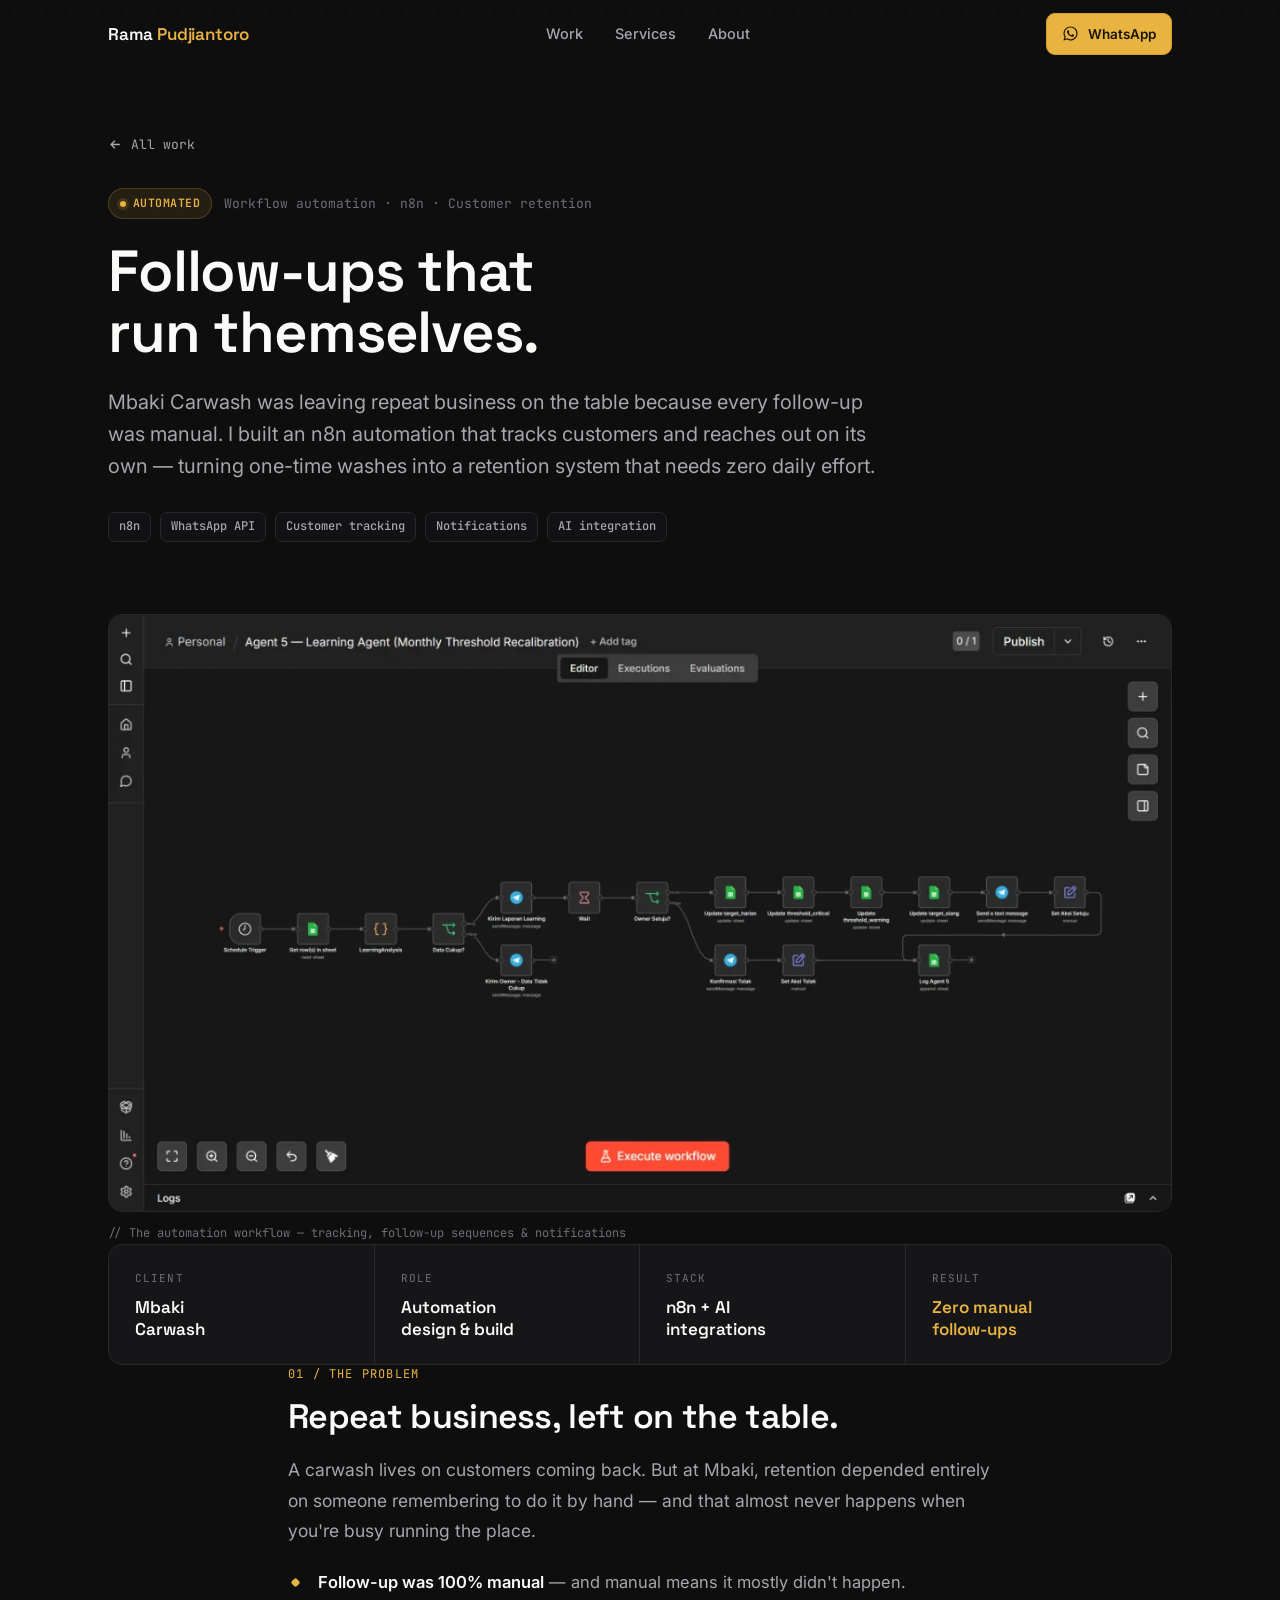
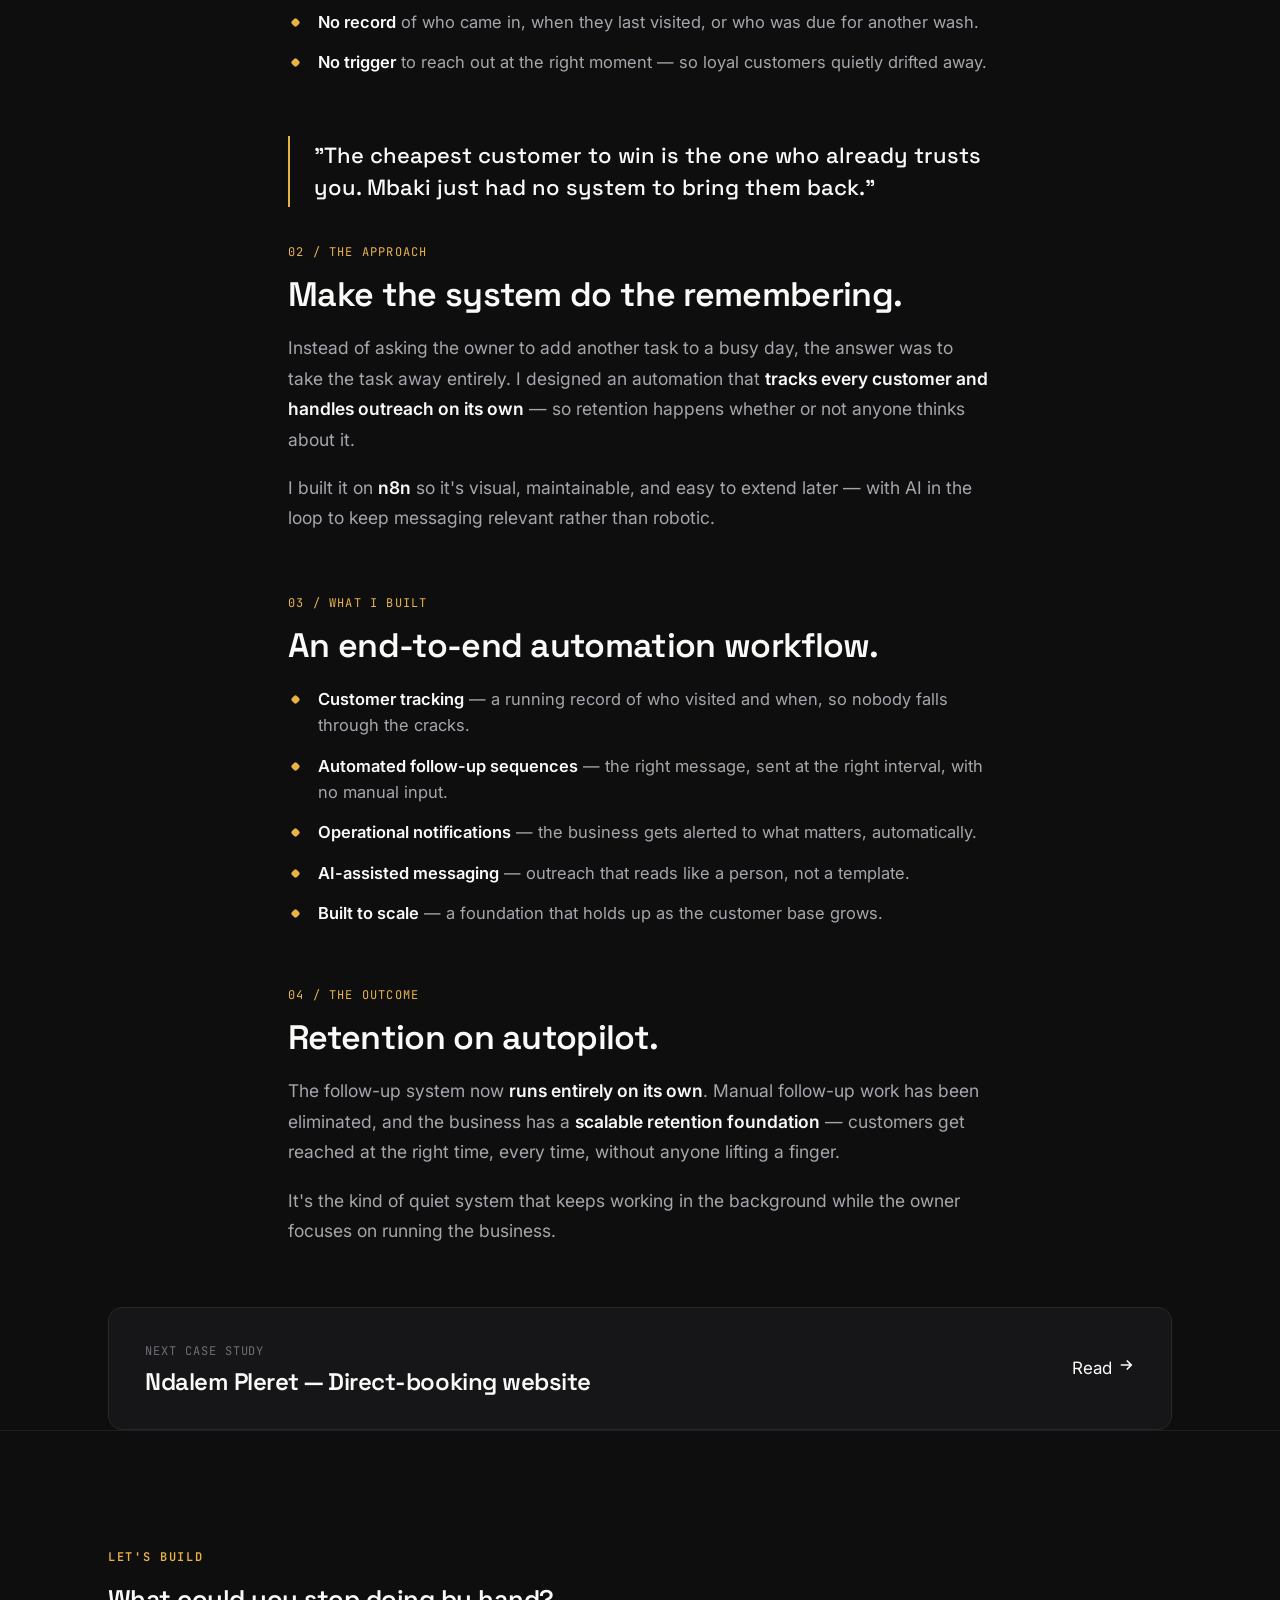
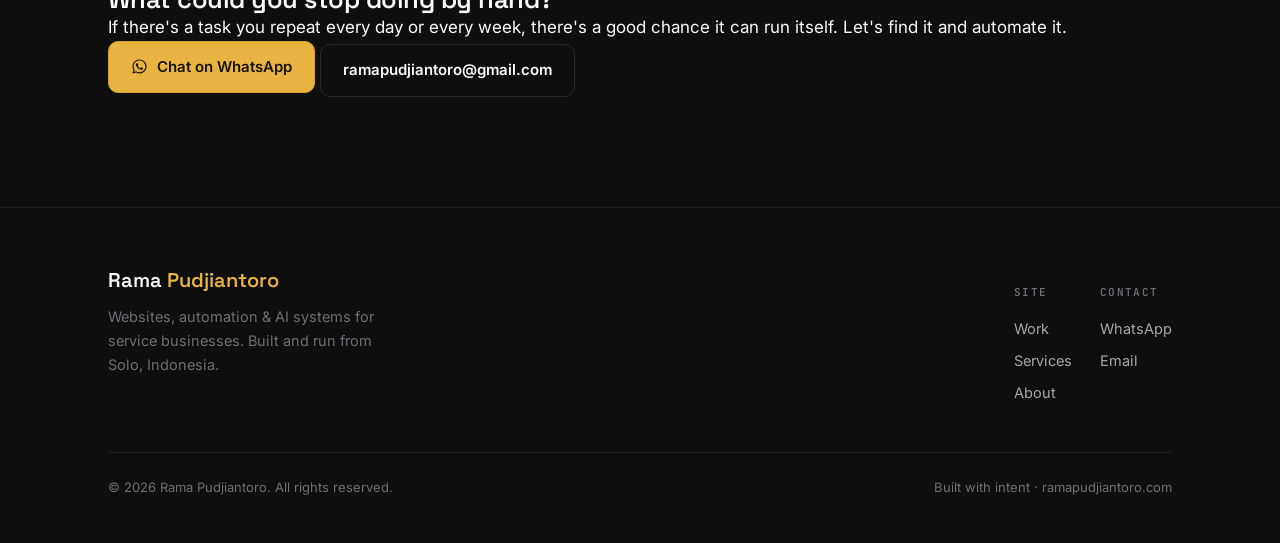
==== mbaki-carwash.html @ f5d029f6 "Initial commit via Netlify [skip ci]" ====
<!DOCTYPE html>
<html lang="en">
<head>
<meta charset="UTF-8">
<meta name="viewport" content="width=device-width, initial-scale=1.0">
<title>Mbaki Carwash — Case Study · Rama Pudjiantoro</title>
<meta name="description" content="An n8n automation that runs customer follow-ups, tracking, and notifications on autopilot for a carwash.">
<link rel="stylesheet" href="site.css">
</head>
<body>

<!-- NAV -->
<header class="nav" id="nav">
  <div class="wrap nav-inner">
    <a href="index.html" class="nav-logo">Rama <b>Pudjiantoro</b></a>
    <nav class="nav-links">
      <a href="index.html#work">Work</a>
      <a href="index.html#services">Services</a>
      <a href="index.html#about">About</a>
    </nav>
    <div class="nav-cta">
      <a class="btn btn-gold btn-sm" href="https://wa.me/6282135222635" target="_blank" rel="noopener">
        <svg viewBox="0 0 24 24" fill="currentColor" width="16" height="16"><path d="M19.05 4.91A9.82 9.82 0 0 0 12.04 2C6.58 2 2.13 6.45 2.13 11.91c0 1.75.46 3.45 1.32 4.95L2.05 22l5.25-1.38a9.9 9.9 0 0 0 4.74 1.21h.004c5.46 0 9.91-4.45 9.91-9.91 0-2.65-1.03-5.14-2.9-7.01zM12.04 20.15h-.003a8.2 8.2 0 0 1-4.18-1.15l-.3-.18-3.12.82.83-3.04-.2-.31a8.18 8.18 0 0 1-1.26-4.38c0-4.54 3.7-8.23 8.24-8.23 2.2 0 4.27.86 5.82 2.42a8.18 8.18 0 0 1 2.41 5.83c0 4.54-3.7 8.23-8.24 8.23zm4.52-6.16c-.25-.12-1.47-.72-1.69-.81-.23-.08-.39-.12-.56.12-.16.25-.64.81-.79.97-.14.17-.29.19-.54.06-.25-.12-1.05-.39-1.99-1.23-.74-.66-1.23-1.47-1.38-1.72-.14-.25-.01-.38.11-.51.11-.11.25-.29.37-.43.13-.14.17-.25.25-.41.08-.17.04-.31-.02-.43-.06-.12-.56-1.34-.76-1.84-.2-.48-.41-.42-.56-.43-.14-.01-.31-.01-.48-.01-.17 0-.43.06-.66.31-.23.25-.87.85-.87 2.07 0 1.22.89 2.4 1.01 2.56.12.17 1.75 2.67 4.23 3.74.59.26 1.05.41 1.41.52.59.19 1.13.16 1.56.1.48-.07 1.47-.6 1.67-1.18.21-.58.21-1.07.14-1.18-.06-.11-.22-.17-.47-.29z"/></svg>
        WhatsApp
      </a>
    </div>
  </div>
</header>

<!-- HERO -->
<section class="cs-hero">
  <div class="wrap">
    <a href="index.html#work" class="cs-back reveal">
      <svg viewBox="0 0 24 24" fill="none" stroke="currentColor" stroke-width="2.2"><path d="M19 12H5M11 6l-6 6 6 6"/></svg>
      All work
    </a>
    <div class="cs-meta reveal" style="transition-delay:.04s">
      <span class="pill gold"><span class="dot"></span>Automated</span>
      <span class="cat">Workflow automation &middot; n8n &middot; Customer retention</span>
    </div>
    <h1 class="reveal" style="transition-delay:.08s">Follow-ups that run themselves.</h1>
    <p class="cs-lede reveal" style="transition-delay:.12s">Mbaki Carwash was leaving repeat business on the table because every follow-up was manual. I built an n8n automation that tracks customers and reaches out on its own — turning one-time washes into a retention system that needs zero daily effort.</p>
    <div class="cs-tags reveal" style="transition-delay:.16s">
      <span class="tag">n8n</span>
      <span class="tag">WhatsApp API</span>
      <span class="tag">Customer tracking</span>
      <span class="tag">Notifications</span>
      <span class="tag">AI integration</span>
    </div>
  </div>
</section>

<!-- SCREENSHOT -->
<section class="cs-section tight" style="padding-top:0">
  <div class="wrap">
    <div class="cs-shot reveal">
      <image-slot id="cs-mbaki-hero" placeholder="Drop the n8n workflow screenshot (16:9)" fit="cover"></image-slot>
      <p class="cap">// The automation workflow — tracking, follow-up sequences &amp; notifications</p>
    </div>
  </div>
</section>

<!-- SNAPSHOT -->
<section class="cs-section tight">
  <div class="wrap">
    <div class="cs-snapshot reveal">
      <div class="cell"><div class="k">Client</div><div class="v">Mbaki<br>Carwash</div></div>
      <div class="cell"><div class="k">Role</div><div class="v">Automation<br>design &amp; build</div></div>
      <div class="cell"><div class="k">Stack</div><div class="v">n8n + AI<br>integrations</div></div>
      <div class="cell"><div class="k">Result</div><div class="v gold">Zero manual<br>follow-ups</div></div>
    </div>
  </div>
</section>

<!-- NARRATIVE -->
<section class="cs-section">
  <div class="wrap cs-body">

    <div class="cs-block reveal">
      <div class="num">01 / THE PROBLEM</div>
      <h2>Repeat business, left on the table.</h2>
      <p>A carwash lives on customers coming back. But at Mbaki, retention depended entirely on someone remembering to do it by hand — and that almost never happens when you're busy running the place.</p>
      <ul class="cs-list">
        <li><strong>Follow-up was 100% manual</strong> — and manual means it mostly didn't happen.</li>
        <li><strong>No record</strong> of who came in, when they last visited, or who was due for another wash.</li>
        <li><strong>No trigger</strong> to reach out at the right moment — so loyal customers quietly drifted away.</li>
      </ul>
    </div>

    <div class="cs-pullquote reveal">"The cheapest customer to win is the one who already trusts you. Mbaki just had no system to bring them back."</div>

    <div class="cs-block reveal">
      <div class="num">02 / THE APPROACH</div>
      <h2>Make the system do the remembering.</h2>
      <p>Instead of asking the owner to add another task to a busy day, the answer was to take the task away entirely. I designed an automation that <strong>tracks every customer and handles outreach on its own</strong> — so retention happens whether or not anyone thinks about it.</p>
      <p>I built it on <strong>n8n</strong> so it's visual, maintainable, and easy to extend later — with AI in the loop to keep messaging relevant rather than robotic.</p>
    </div>

    <div class="cs-block reveal">
      <div class="num">03 / WHAT I BUILT</div>
      <h2>An end-to-end automation workflow.</h2>
      <ul class="cs-list">
        <li><strong>Customer tracking</strong> — a running record of who visited and when, so nobody falls through the cracks.</li>
        <li><strong>Automated follow-up sequences</strong> — the right message, sent at the right interval, with no manual input.</li>
        <li><strong>Operational notifications</strong> — the business gets alerted to what matters, automatically.</li>
        <li><strong>AI-assisted messaging</strong> — outreach that reads like a person, not a template.</li>
        <li><strong>Built to scale</strong> — a foundation that holds up as the customer base grows.</li>
      </ul>
    </div>

    <div class="cs-block reveal">
      <div class="num">04 / THE OUTCOME</div>
      <h2>Retention on autopilot.</h2>
      <p>The follow-up system now <strong>runs entirely on its own</strong>. Manual follow-up work has been eliminated, and the business has a <strong>scalable retention foundation</strong> — customers get reached at the right time, every time, without anyone lifting a finger.</p>
      <p>It's the kind of quiet system that keeps working in the background while the owner focuses on running the business.</p>
    </div>

  </div>
</section>

<!-- NEXT -->
<section class="cs-section tight">
  <div class="wrap">
    <a class="card cs-next reveal" href="ndalem-pleret.html">
      <div>
        <div class="l">Next case study</div>
        <h3>Ndalem Pleret — Direct-booking website</h3>
      </div>
      <span class="work-link">Read
        <svg viewBox="0 0 24 24" fill="none" stroke="currentColor" stroke-width="2.2" width="18" height="18"><path d="M5 12h14M13 6l6 6-6 6"/></svg>
      </span>
    </a>
  </div>
</section>

<!-- CTA -->
<section class="section contact" id="contact">
  <div class="wrap contact-inner">
    <p class="eyebrow no-rule reveal" style="justify-content:center">Let's build</p>
    <h2 class="reveal" style="transition-delay:.05s">What could you stop doing by hand?</h2>
    <p class="reveal" style="transition-delay:.1s">If there's a task you repeat every day or every week, there's a good chance it can run itself. Let's find it and automate it.</p>
    <div class="contact-cta reveal" style="transition-delay:.15s">
      <a class="btn btn-gold" href="https://wa.me/6282135222635" target="_blank" rel="noopener">
        <svg viewBox="0 0 24 24" fill="currentColor"><path d="M19.05 4.91A9.82 9.82 0 0 0 12.04 2C6.58 2 2.13 6.45 2.13 11.91c0 1.75.46 3.45 1.32 4.95L2.05 22l5.25-1.38a9.9 9.9 0 0 0 4.74 1.21h.004c5.46 0 9.91-4.45 9.91-9.91 0-2.65-1.03-5.14-2.9-7.01zM12.04 20.15h-.003a8.2 8.2 0 0 1-4.18-1.15l-.3-.18-3.12.82.83-3.04-.2-.31a8.18 8.18 0 0 1-1.26-4.38c0-4.54 3.7-8.23 8.24-8.23 2.2 0 4.27.86 5.82 2.42a8.18 8.18 0 0 1 2.41 5.83c0 4.54-3.7 8.23-8.24 8.23zm4.52-6.16c-.25-.12-1.47-.72-1.69-.81-.23-.08-.39-.12-.56.12-.16.25-.64.81-.79.97-.14.17-.29.19-.54.06-.25-.12-1.05-.39-1.99-1.23-.74-.66-1.23-1.47-1.38-1.72-.14-.25-.01-.38.11-.51.11-.11.25-.29.37-.43.13-.14.17-.25.25-.41.08-.17.04-.31-.02-.43-.06-.12-.56-1.34-.76-1.84-.2-.48-.41-.42-.56-.43-.14-.01-.31-.01-.48-.01-.17 0-.43.06-.66.31-.23.25-.87.85-.87 2.07 0 1.22.89 2.4 1.01 2.56.12.17 1.75 2.67 4.23 3.74.59.26 1.05.41 1.41.52.59.19 1.13.16 1.56.1.48-.07 1.47-.6 1.67-1.18.21-.58.21-1.07.14-1.18-.06-.11-.22-.17-.47-.29z"/></svg>
        Chat on WhatsApp
      </a>
      <a class="btn btn-ghost" href="mailto:ramapudjiantoro@gmail.com">ramapudjiantoro@gmail.com</a>
    </div>
  </div>
</section>

<!-- FOOTER -->
<footer class="footer">
  <div class="wrap">
    <div class="footer-grid">
      <div>
        <div class="footer-name">Rama <span style="color:var(--gold)">Pudjiantoro</span></div>
        <p class="footer-tag">Websites, automation &amp; AI systems for service businesses. Built and run from Solo, Indonesia.</p>
      </div>
      <div class="footer-links">
        <div class="footer-col">
          <h5>Site</h5>
          <a href="index.html#work">Work</a>
          <a href="index.html#services">Services</a>
          <a href="index.html#about">About</a>
        </div>
        <div class="footer-col">
          <h5>Contact</h5>
          <a href="https://wa.me/6282135222635" target="_blank" rel="noopener">WhatsApp</a>
          <a href="mailto:ramapudjiantoro@gmail.com">Email</a>
        </div>
      </div>
    </div>
    <div class="footer-base">
      <span>&copy; 2026 Rama Pudjiantoro. All rights reserved.</span>
      <span>Built with intent &middot; ramapudjiantoro.com</span>
    </div>
  </div>
</footer>

<script src="image-slot.js"></script>
<script src="site.js"></script>
</body>
</html>
---- site.css ----
/* ───────────────────────────────────────────────────────────
   Rama Pudjiantoro — Portfolio
   Shared stylesheet · Dark + gold · Space Grotesk / Inter / JetBrains Mono
   ─────────────────────────────────────────────────────────── */

@import url('https://fonts.googleapis.com/css2?family=Space+Grotesk:wght@400;500;600;700&family=Inter:wght@400;500;600&family=JetBrains+Mono:wght@500;600&display=swap');

:root {
  --bg:          #0E0E0F;
  --bg-2:        #121214;
  --surface:     #161618;
  --surface-2:   #1B1B1E;
  --border:      #28282C;
  --border-soft: #1F1F22;
  --text:        #FAFAF9;
  --muted:       #A6A6AC;
  --muted-2:     #6E6E76;
  --gold:        #E8B340;
  --gold-strong: #D69E2E;
  --gold-deep:   #1f1804;
  --gold-soft:   rgba(232,179,64,0.10);
  --gold-line:   rgba(232,179,64,0.22);
  --green:       #4ADE80;

  --font-display: 'Space Grotesk', sans-serif;
  --font-body:    'Inter', system-ui, sans-serif;
  --font-mono:    'JetBrains Mono', ui-monospace, monospace;

  --maxw: 1120px;
  --radius: 14px;
}

* { box-sizing: border-box; }

html { scroll-behavior: smooth; }

body {
  margin: 0;
  background: var(--bg);
  position: relative;
  color: var(--text);
  font-family: var(--font-body);
  font-size: 17px;
  line-height: 1.65;
  -webkit-font-smoothing: antialiased;
  text-rendering: optimizeLegibility;
  overflow-x: hidden;
}

::selection { background: rgba(232,179,64,0.25); color: #fff; }

/* ── Ambient: faint dot-grid texture behind everything ─────── */
body::before {
  content: "";
  position: fixed; inset: 0; z-index: -1; pointer-events: none;
  background-image: radial-gradient(rgba(255,255,255,0.05) 1px, transparent 1px);
  background-size: 28px 28px;
  -webkit-mask-image: linear-gradient(to bottom, rgba(0,0,0,0.9), rgba(0,0,0,0.28));
          mask-image: linear-gradient(to bottom, rgba(0,0,0,0.9), rgba(0,0,0,0.28));
}

/* ── Scroll progress bar ───────────────────────────────────── */
.scroll-progress {
  position: fixed; top: 0; left: 0; height: 2px; width: 0%;
  background: linear-gradient(90deg, var(--gold-strong), var(--gold));
  z-index: 200; pointer-events: none;
  box-shadow: 0 0 12px rgba(232,179,64,0.5);
  transition: width .1s linear;
}

/* ── Nav link underline ────────────────────────────────────── */
.nav-links a::after {
  content: ""; position: absolute; left: 14px; right: 14px; bottom: 4px;
  height: 1.5px; background: var(--gold); border-radius: 2px;
  transform: scaleX(0); transform-origin: left; transition: transform .25s cubic-bezier(.16,1,.3,1);
}
.nav-links a:hover::after { transform: scaleX(1); }

/* ── Toolkit tag hover ─────────────────────────────────────── */
.strip-tools .tag { transition: color .18s, border-color .18s, background .18s, transform .18s; }
.strip-tools .tag:hover { color: var(--gold); border-color: var(--gold-line); background: var(--gold-soft); transform: translateY(-2px); }

/* ── Animated ambient glows ────────────────────────────────── */
@keyframes glowDrift {
  0%,100% { transform: translate(0,0) scale(1); opacity: .9; }
  50%     { transform: translate(-18px, 14px) scale(1.12); opacity: 1; }
}
@media (prefers-reduced-motion: reduce) {
  .hero-glow { animation: none !important; }
}

h1, h2, h3, h4 {
  font-family: var(--font-display);
  font-weight: 600;
  letter-spacing: -0.02em;
  line-height: 1.06;
  margin: 0;
  text-wrap: balance;
}

p { margin: 0; text-wrap: pretty; }
a { color: inherit; text-decoration: none; }

/* ── Layout ───────────────────────────────────────────────── */
.wrap { width: 100%; max-width: var(--maxw); margin: 0 auto; padding: 0 28px; }
.section { padding: 110px 0; border-top: 1px solid var(--border-soft); }
.section:first-of-type { border-top: 0; }

/* ── Eyebrow / mono label ─────────────────────────────────── */
.eyebrow {
  font-family: var(--font-mono);
  font-size: 12px;
  font-weight: 600;
  letter-spacing: 0.14em;
  text-transform: uppercase;
  color: var(--gold);
  display: inline-flex;
  align-items: center;
  gap: 9px;
  margin: 0 0 18px;
}
.eyebrow::before {
  content: "";
  width: 22px; height: 1px;
  background: var(--gold-line);
}
.eyebrow.no-rule::before { display: none; }

/* ── Buttons ──────────────────────────────────────────────── */
.btn {
  display: inline-flex;
  align-items: center;
  gap: 9px;
  font-family: var(--font-body);
  font-size: 15px;
  font-weight: 600;
  padding: 13px 22px;
  border-radius: 10px;
  border: 1px solid transparent;
  cursor: pointer;
  transition: transform .15s ease, background .2s ease, border-color .2s ease, color .2s ease;
  white-space: nowrap;
}
.btn svg { width: 17px; height: 17px; }
.btn-gold {
  background: var(--gold);
  color: #1a1405;
  border-color: var(--gold-strong);
}
.btn-gold:hover { background: var(--gold-strong); transform: translateY(-1px); }
.btn-ghost {
  background: transparent;
  color: var(--text);
  border-color: var(--border);
}
.btn-ghost:hover { background: var(--surface-2); border-color: #3a3a40; }
.btn-sm { padding: 9px 15px; font-size: 13.5px; border-radius: 9px; }

/* ── Nav ──────────────────────────────────────────────────── */
.nav {
  position: fixed; top: 0; left: 0; right: 0; z-index: 100;
  transition: background .3s ease, border-color .3s ease, backdrop-filter .3s ease;
  border-bottom: 1px solid transparent;
}
.nav.scrolled {
  background: rgba(14,14,15,0.78);
  backdrop-filter: blur(14px);
  border-bottom: 1px solid var(--border-soft);
}
.nav-inner { height: 68px; display: flex; align-items: center; justify-content: space-between; }
.nav-logo { font-family: var(--font-display); font-weight: 600; font-size: 17px; letter-spacing: -0.01em; white-space: nowrap; }
.nav-logo b { color: var(--gold); font-weight: 600; }
.nav-links { display: flex; align-items: center; gap: 4px; }
.nav-links a {
  font-size: 14.5px; font-weight: 500; color: var(--muted);
  padding: 8px 14px; border-radius: 8px; transition: color .15s, background .15s;
  position: relative;
}
.nav-links a:hover { color: var(--text); background: var(--surface-2); }
.nav-cta { display: flex; align-items: center; gap: 14px; }
.nav-burger { display: none; background: none; border: 0; color: var(--text); cursor: pointer; padding: 6px; }
@media (max-width: 820px) {
  .nav-links, .nav-cta .btn-text-hide { display: none; }
  .nav-burger { display: inline-flex; }
}

/* ── Cards ────────────────────────────────────────────────── */
.card {
  background: var(--surface);
  border: 1px solid var(--border);
  border-radius: var(--radius);
  transition: border-color .2s ease, transform .25s cubic-bezier(.16,1,.3,1), box-shadow .25s ease, background .2s ease;
}
.card:hover { border-color: var(--gold-line); transform: translateY(-4px); box-shadow: 0 24px 50px -30px rgba(0,0,0,.95); }

/* ── Status pill ──────────────────────────────────────────── */
.pill {
  display: inline-flex; align-items: center; gap: 7px;
  font-family: var(--font-mono); font-size: 11.5px; font-weight: 600;
  letter-spacing: 0.04em; text-transform: uppercase;
  padding: 5px 11px; border-radius: 100px;
  border: 1px solid var(--border);
  color: var(--muted);
}
.pill .dot { width: 6px; height: 6px; border-radius: 50%; background: var(--muted); }
.pill.live { color: var(--green); border-color: rgba(74,222,128,0.25); background: rgba(74,222,128,0.07); }
.pill.live .dot { background: var(--green); box-shadow: 0 0 0 3px rgba(74,222,128,0.15); }
.pill.gold { color: var(--gold); border-color: var(--gold-line); background: var(--gold-soft); }
.pill.gold .dot { background: var(--gold); box-shadow: 0 0 0 3px rgba(232,179,64,0.15); }

/* ── Tag (mono tech chip) ─────────────────────────────────── */
.tag {
  font-family: var(--font-mono); font-size: 12px; font-weight: 500;
  color: var(--muted); padding: 4px 10px; border-radius: 7px;
  border: 1px solid var(--border); background: var(--bg-2);
}

/* ── Footer ───────────────────────────────────────────────── */
.footer { border-top: 1px solid var(--border-soft); padding: 56px 0 44px; }
.footer-grid { display: flex; justify-content: space-between; align-items: flex-start; gap: 40px; flex-wrap: wrap; }
.footer-name { font-family: var(--font-display); font-size: 20px; font-weight: 600; margin-bottom: 8px; }
.footer-tag { color: var(--muted-2); font-size: 14.5px; max-width: 320px; }
.footer-links { display: flex; gap: 28px; flex-wrap: wrap; }
.footer-col h5 { font-family: var(--font-mono); font-size: 11px; letter-spacing: 0.12em; text-transform: uppercase; color: var(--muted-2); margin-bottom: 12px; font-weight: 600; }
.footer-col a { display: block; color: var(--muted); font-size: 14.5px; padding: 4px 0; transition: color .15s; }
.footer-col a:hover { color: var(--gold); }
.footer-base { margin-top: 44px; padding-top: 24px; border-top: 1px solid var(--border-soft); display: flex; justify-content: space-between; gap: 16px; flex-wrap: wrap; color: var(--muted-2); font-size: 13px; }

/* ── Reveal on scroll — default VISIBLE; only hidden when JS confirms it can animate.
   This guarantees content is never stuck hidden in throttled/embedded/no-JS contexts. ── */
.reveal { opacity: 1; transform: none; }
html.anim .reveal { opacity: 0; transform: translateY(26px); transition: opacity .7s cubic-bezier(.16,1,.3,1), transform .7s cubic-bezier(.16,1,.3,1); }
html.anim .reveal.in { opacity: 1; transform: none; }
@media (prefers-reduced-motion: reduce) {
  html.anim .reveal { opacity: 1 !important; transform: none !important; transition: none; }
  html { scroll-behavior: auto; }
}

/* ── Image placeholder (striped) ──────────────────────────── */
.ph {
  position: relative; overflow: hidden; border-radius: 12px;
  background:
    repeating-linear-gradient(135deg, #161618 0 14px, #18181b 14px 28px);
  border: 1px solid var(--border);
  display: flex; align-items: center; justify-content: center;
}
.ph span {
  font-family: var(--font-mono); font-size: 12px; color: var(--muted-2);
  letter-spacing: 0.04em; padding: 6px 12px; border: 1px dashed var(--border);
  border-radius: 6px; background: rgba(14,14,15,0.6);
}

/* image-slot — themed for the dark UI (placeholder text + visible striped empty state) */
image-slot {
  color: var(--muted-2);
  background: repeating-linear-gradient(135deg, #15151a 0 14px, #191920 14px 28px);
  border: 1px solid var(--border);
  border-radius: 12px;
  display: block;
}

/* ─────────────────────────────────────────────────────────
   CASE STUDY PAGES
   ───────────────────────────────────────────────────────── */
.cs-back { display: inline-flex; align-items: center; gap: 8px; font-family: var(--font-mono); font-size: 13px; color: var(--muted); transition: color .15s, gap .15s; }
.cs-back:hover { color: var(--gold); gap: 12px; }
.cs-back svg { width: 15px; height: 15px; }

.cs-hero { padding: 132px 0 64px; }
.cs-meta { display: flex; align-items: center; gap: 12px; flex-wrap: wrap; margin: 28px 0 22px; }
.cs-meta .cat { font-family: var(--font-mono); font-size: 13px; color: var(--muted-2); }
.cs-hero h1 { font-size: clamp(36px, 5vw, 58px); max-width: 16ch; margin-bottom: 22px; }
.cs-lede { font-size: 20px; color: var(--muted); max-width: 60ch; line-height: 1.6; }
.cs-tags { display: flex; gap: 9px; flex-wrap: wrap; margin-top: 30px; }

.cs-shot { margin: 8px 0 0; }
.cs-shot image-slot, .cs-shot .ph { width: 100%; height: auto; aspect-ratio: 16/9; border-radius: var(--radius); }
.cs-shot .cap { font-family: var(--font-mono); font-size: 12px; color: var(--muted-2); margin-top: 12px; }

/* snapshot bar */
.cs-snapshot { display: grid; grid-template-columns: repeat(4, 1fr); gap: 0; border: 1px solid var(--border); border-radius: var(--radius); overflow: hidden; background: var(--surface); }
.cs-snapshot .cell { padding: 24px 26px; border-right: 1px solid var(--border); }
.cs-snapshot .cell:last-child { border-right: 0; }
.cs-snapshot .k { font-family: var(--font-mono); font-size: 11px; letter-spacing: 0.1em; text-transform: uppercase; color: var(--muted-2); margin-bottom: 9px; }
.cs-snapshot .v { font-family: var(--font-display); font-size: 17px; font-weight: 600; line-height: 1.3; }
.cs-snapshot .v.gold { color: var(--gold); }

/* narrative blocks */
.cs-body { max-width: 760px; }
.cs-block { margin-bottom: 60px; }
.cs-block .num { font-family: var(--font-mono); font-size: 12px; color: var(--gold); letter-spacing: 0.1em; margin-bottom: 14px; }
.cs-block h2 { font-size: clamp(26px, 3.2vw, 34px); margin-bottom: 20px; }
.cs-block p { color: var(--muted); font-size: 17.5px; line-height: 1.74; margin-bottom: 18px; }
.cs-block p strong { color: var(--text); font-weight: 600; }
.cs-list { list-style: none; padding: 0; margin: 22px 0 0; display: flex; flex-direction: column; gap: 14px; }
.cs-list li { position: relative; padding-left: 30px; color: var(--muted); font-size: 16.5px; line-height: 1.6; }
.cs-list li::before { content: ""; position: absolute; left: 4px; top: 10px; width: 7px; height: 7px; border-radius: 2px; background: var(--gold); transform: rotate(45deg); }
.cs-list li strong { color: var(--text); font-weight: 600; }

.cs-pullquote { border-left: 2px solid var(--gold); padding: 4px 0 4px 24px; margin: 36px 0; font-family: var(--font-display); font-size: 22px; font-weight: 500; line-height: 1.45; color: var(--text); }

.cs-next { display: flex; align-items: center; justify-content: space-between; gap: 24px; flex-wrap: wrap; padding: 34px 36px; }
.cs-next .l { font-family: var(--font-mono); font-size: 12px; color: var(--muted-2); letter-spacing: 0.08em; text-transform: uppercase; margin-bottom: 8px; }
.cs-next h3 { font-size: 24px; }

@media (max-width: 760px) {
  .cs-snapshot { grid-template-columns: 1fr 1fr; }
  .cs-snapshot .cell:nth-child(2) { border-right: 0; }
  .cs-snapshot .cell:nth-child(1), .cs-snapshot .cell:nth-child(2) { border-bottom: 1px solid var(--border); }
}
@media (max-width: 480px) {
  .cs-snapshot { grid-template-columns: 1fr; }
  .cs-snapshot .cell { border-right: 0; border-bottom: 1px solid var(--border); }
  .cs-snapshot .cell:last-child { border-bottom: 0; }
}
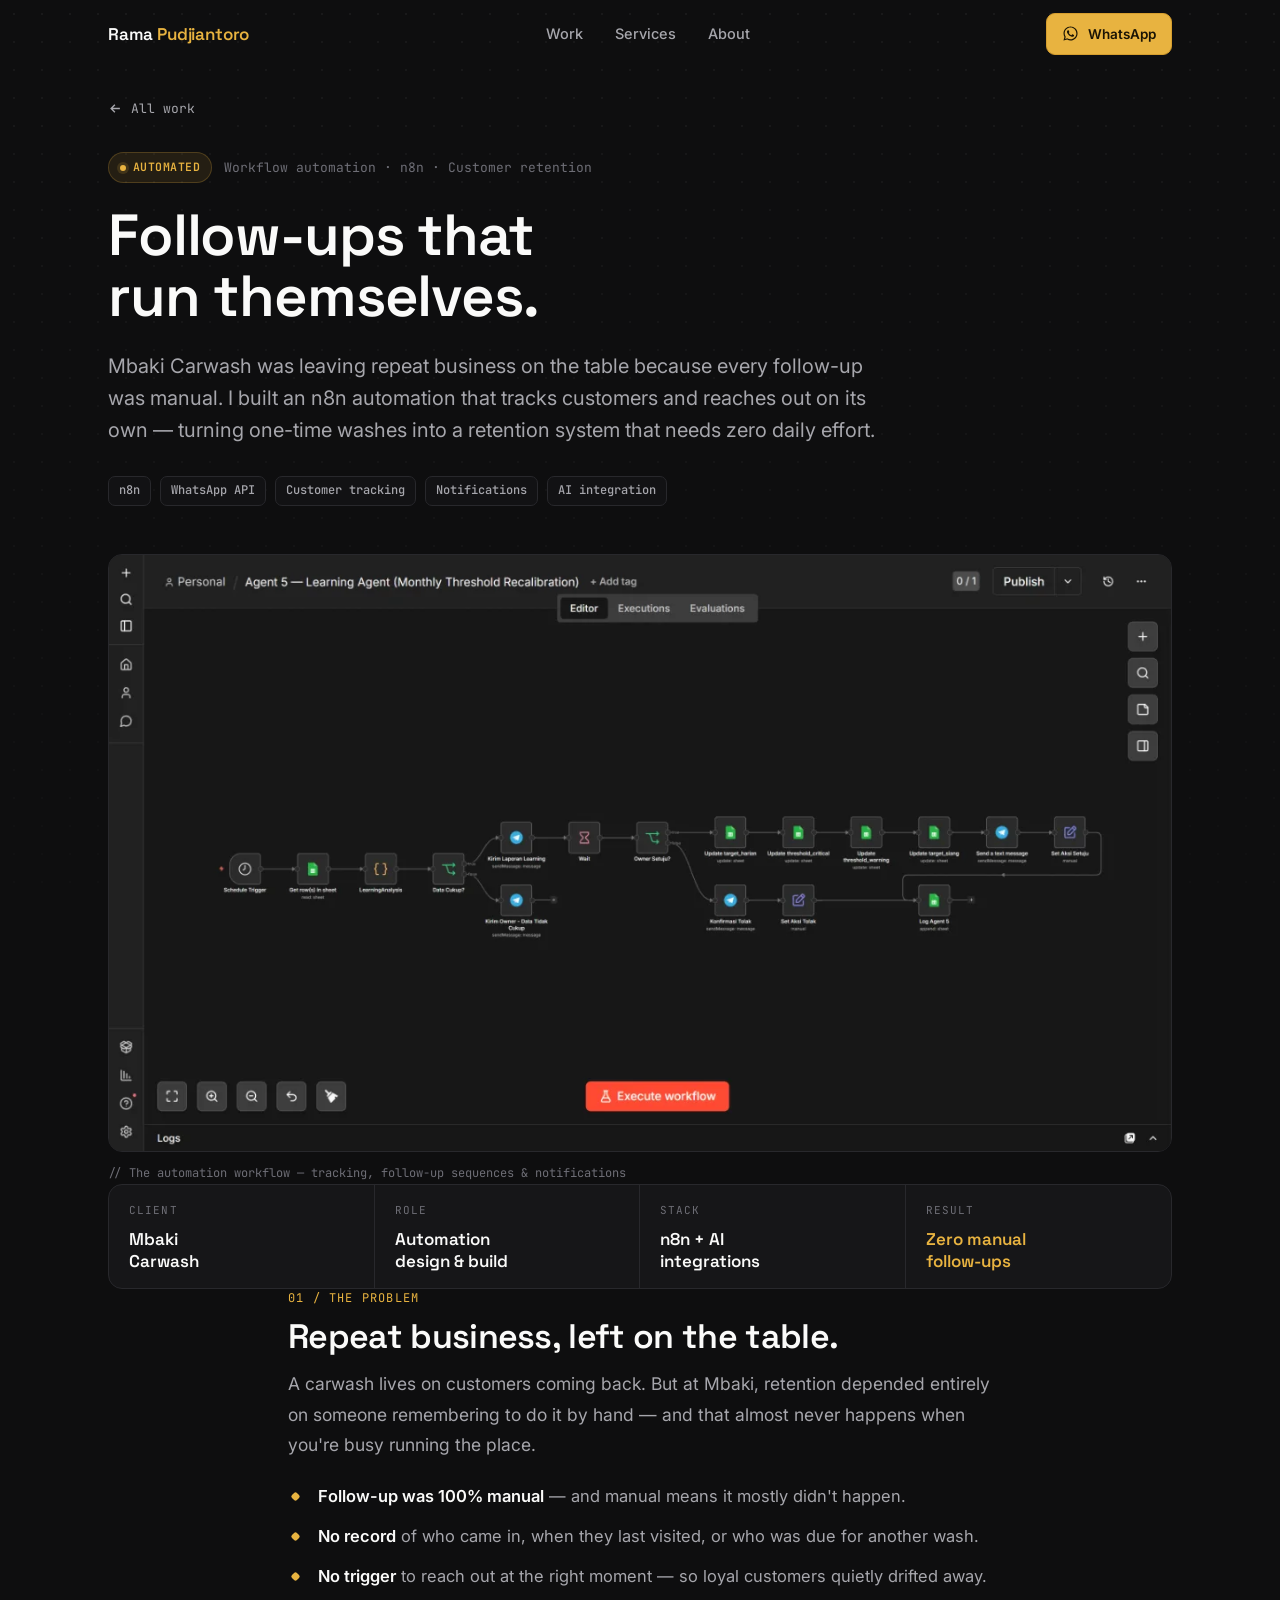
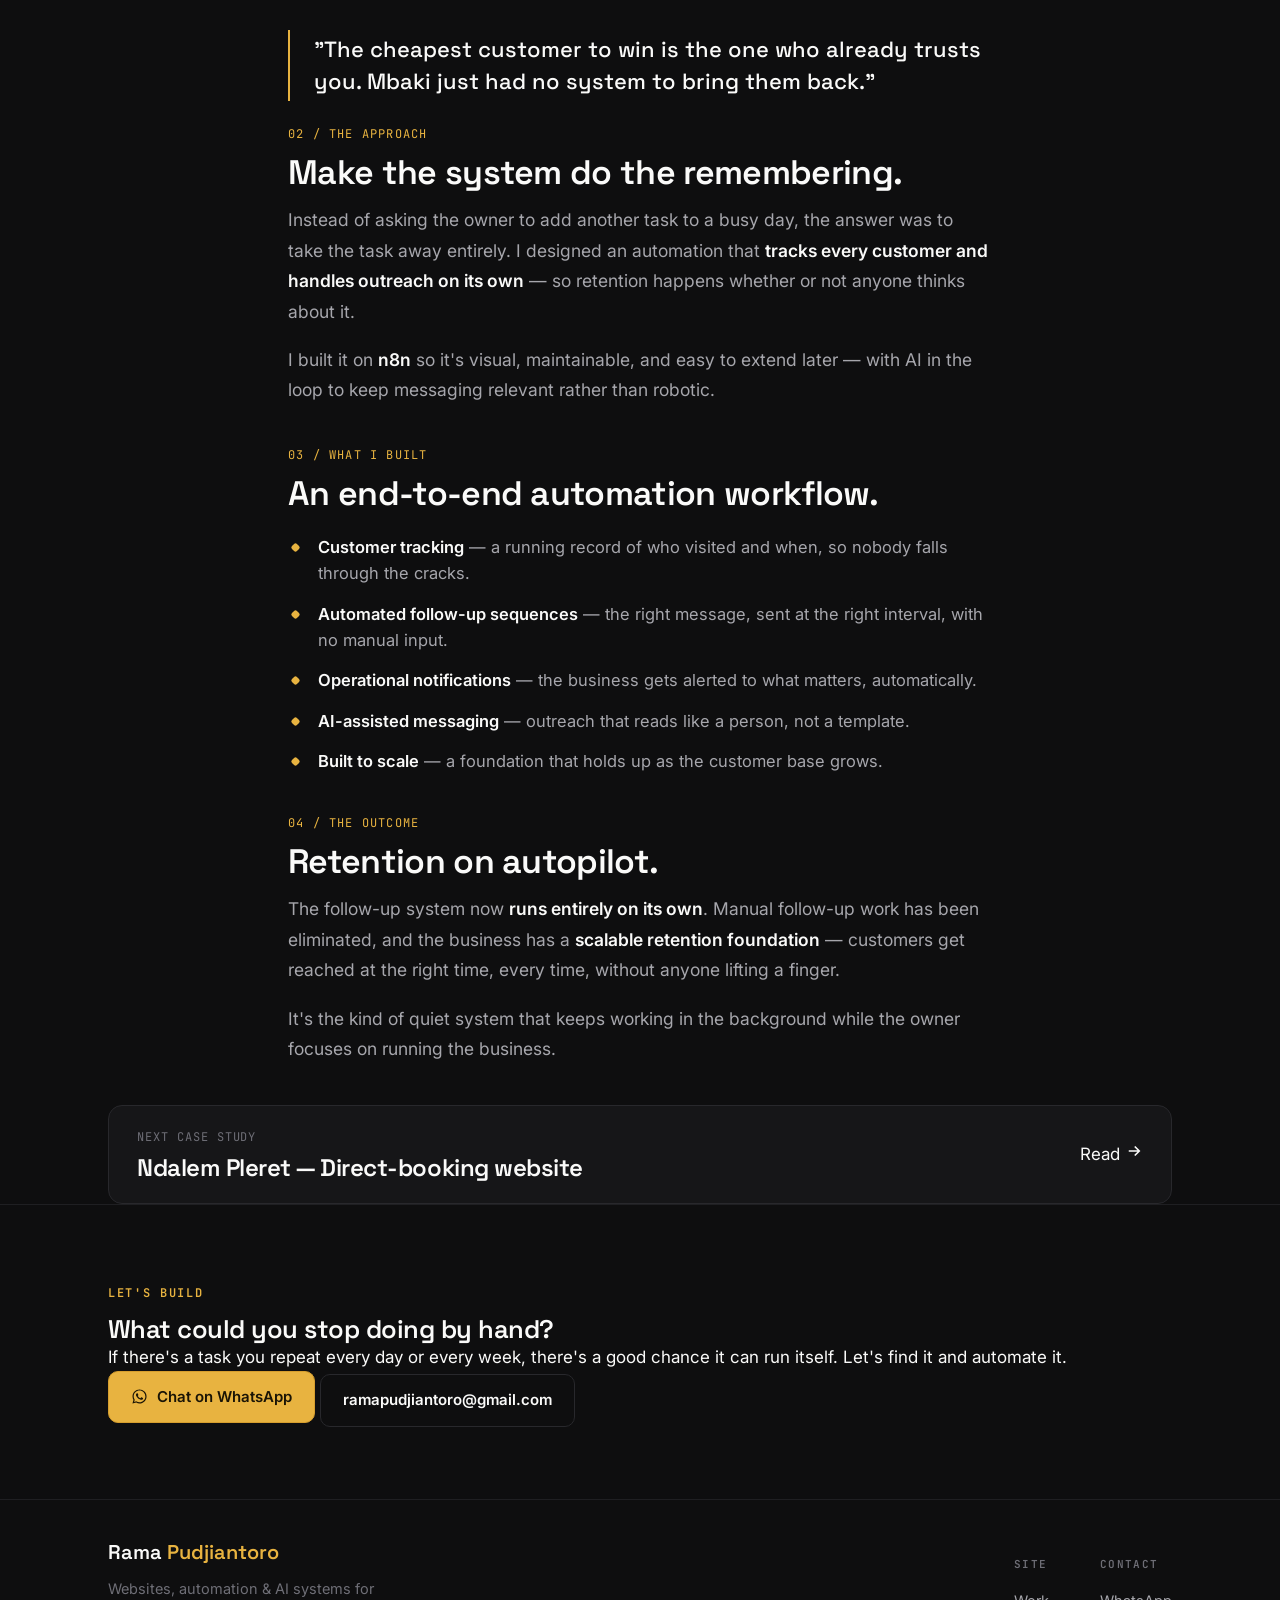
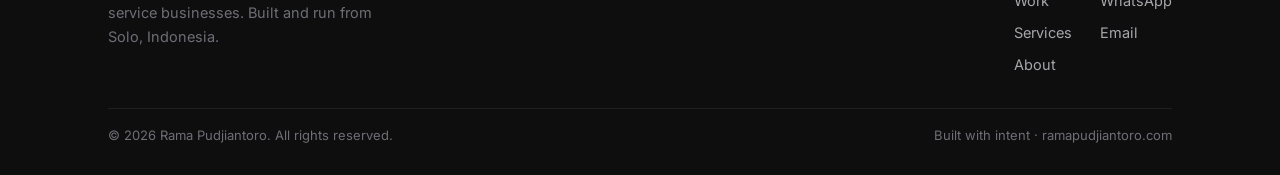
==== commit fdf12946: "Add favicon from profile photo, cropped to head and face Applies across index, mbaki-carwash, and nd" ====
--- a/mbaki-carwash.html
+++ b/mbaki-carwash.html
@@ -5,6 +5,11 @@
 <meta name="viewport" content="width=device-width, initial-scale=1.0">
 <title>Mbaki Carwash — Case Study · Rama Pudjiantoro</title>
 <meta name="description" content="An n8n automation that runs customer follow-ups, tracking, and notifications on autopilot for a carwash.">
+<link rel="icon" type="image/x-icon" href="assets/favicon.ico">
+<link rel="icon" type="image/png" sizes="16x16" href="assets/favicon-16x16.png">
+<link rel="icon" type="image/png" sizes="32x32" href="assets/favicon-32x32.png">
+<link rel="icon" type="image/png" sizes="192x192" href="assets/favicon-192x192.png">
+<link rel="apple-touch-icon" href="assets/apple-touch-icon.png">
 <link rel="stylesheet" href="site.css">
 </head>
 <body>
--- a/site.css
+++ b/site.css
@@ -103,7 +103,7 @@
 
 /* ── Layout ───────────────────────────────────────────────── */
 .wrap { width: 100%; max-width: var(--maxw); margin: 0 auto; padding: 0 28px; }
-.section { padding: 110px 0; border-top: 1px solid var(--border-soft); }
+.section { padding: 72px 0; border-top: 1px solid var(--border-soft); }
 .section:first-of-type { border-top: 0; }
 
 /* ── Eyebrow / mono label ─────────────────────────────────── */
@@ -117,7 +117,7 @@
   display: inline-flex;
   align-items: center;
   gap: 9px;
-  margin: 0 0 18px;
+  margin: 0 0 12px;
 }
 .eyebrow::before {
   content: "";
@@ -216,7 +216,7 @@
 }
 
 /* ── Footer ───────────────────────────────────────────────── */
-.footer { border-top: 1px solid var(--border-soft); padding: 56px 0 44px; }
+.footer { border-top: 1px solid var(--border-soft); padding: 36px 0 28px; }
 .footer-grid { display: flex; justify-content: space-between; align-items: flex-start; gap: 40px; flex-wrap: wrap; }
 .footer-name { font-family: var(--font-display); font-size: 20px; font-weight: 600; margin-bottom: 8px; }
 .footer-tag { color: var(--muted-2); font-size: 14.5px; max-width: 320px; }
@@ -224,7 +224,7 @@
 .footer-col h5 { font-family: var(--font-mono); font-size: 11px; letter-spacing: 0.12em; text-transform: uppercase; color: var(--muted-2); margin-bottom: 12px; font-weight: 600; }
 .footer-col a { display: block; color: var(--muted); font-size: 14.5px; padding: 4px 0; transition: color .15s; }
 .footer-col a:hover { color: var(--gold); }
-.footer-base { margin-top: 44px; padding-top: 24px; border-top: 1px solid var(--border-soft); display: flex; justify-content: space-between; gap: 16px; flex-wrap: wrap; color: var(--muted-2); font-size: 13px; }
+.footer-base { margin-top: 28px; padding-top: 16px; border-top: 1px solid var(--border-soft); display: flex; justify-content: space-between; gap: 16px; flex-wrap: wrap; color: var(--muted-2); font-size: 13px; }
 
 /* ── Reveal on scroll — default VISIBLE; only hidden when JS confirms it can animate.
    This guarantees content is never stuck hidden in throttled/embedded/no-JS contexts. ── */
@@ -266,7 +266,7 @@
 .cs-back:hover { color: var(--gold); gap: 12px; }
 .cs-back svg { width: 15px; height: 15px; }
 
-.cs-hero { padding: 132px 0 64px; }
+.cs-hero { padding: 96px 0 40px; }
 .cs-meta { display: flex; align-items: center; gap: 12px; flex-wrap: wrap; margin: 28px 0 22px; }
 .cs-meta .cat { font-family: var(--font-mono); font-size: 13px; color: var(--muted-2); }
 .cs-hero h1 { font-size: clamp(36px, 5vw, 58px); max-width: 16ch; margin-bottom: 22px; }
@@ -279,7 +279,7 @@
 
 /* snapshot bar */
 .cs-snapshot { display: grid; grid-template-columns: repeat(4, 1fr); gap: 0; border: 1px solid var(--border); border-radius: var(--radius); overflow: hidden; background: var(--surface); }
-.cs-snapshot .cell { padding: 24px 26px; border-right: 1px solid var(--border); }
+.cs-snapshot .cell { padding: 16px 20px; border-right: 1px solid var(--border); }
 .cs-snapshot .cell:last-child { border-right: 0; }
 .cs-snapshot .k { font-family: var(--font-mono); font-size: 11px; letter-spacing: 0.1em; text-transform: uppercase; color: var(--muted-2); margin-bottom: 9px; }
 .cs-snapshot .v { font-family: var(--font-display); font-size: 17px; font-weight: 600; line-height: 1.3; }
@@ -287,9 +287,9 @@
 
 /* narrative blocks */
 .cs-body { max-width: 760px; }
-.cs-block { margin-bottom: 60px; }
-.cs-block .num { font-family: var(--font-mono); font-size: 12px; color: var(--gold); letter-spacing: 0.1em; margin-bottom: 14px; }
-.cs-block h2 { font-size: clamp(26px, 3.2vw, 34px); margin-bottom: 20px; }
+.cs-block { margin-bottom: 40px; }
+.cs-block .num { font-family: var(--font-mono); font-size: 12px; color: var(--gold); letter-spacing: 0.1em; margin-bottom: 10px; }
+.cs-block h2 { font-size: clamp(26px, 3.2vw, 34px); margin-bottom: 14px; }
 .cs-block p { color: var(--muted); font-size: 17.5px; line-height: 1.74; margin-bottom: 18px; }
 .cs-block p strong { color: var(--text); font-weight: 600; }
 .cs-list { list-style: none; padding: 0; margin: 22px 0 0; display: flex; flex-direction: column; gap: 14px; }
@@ -297,9 +297,9 @@
 .cs-list li::before { content: ""; position: absolute; left: 4px; top: 10px; width: 7px; height: 7px; border-radius: 2px; background: var(--gold); transform: rotate(45deg); }
 .cs-list li strong { color: var(--text); font-weight: 600; }
 
-.cs-pullquote { border-left: 2px solid var(--gold); padding: 4px 0 4px 24px; margin: 36px 0; font-family: var(--font-display); font-size: 22px; font-weight: 500; line-height: 1.45; color: var(--text); }
-
-.cs-next { display: flex; align-items: center; justify-content: space-between; gap: 24px; flex-wrap: wrap; padding: 34px 36px; }
+.cs-pullquote { border-left: 2px solid var(--gold); padding: 4px 0 4px 24px; margin: 24px 0; font-family: var(--font-display); font-size: 22px; font-weight: 500; line-height: 1.45; color: var(--text); }
+
+.cs-next { display: flex; align-items: center; justify-content: space-between; gap: 24px; flex-wrap: wrap; padding: 22px 28px; }
 .cs-next .l { font-family: var(--font-mono); font-size: 12px; color: var(--muted-2); letter-spacing: 0.08em; text-transform: uppercase; margin-bottom: 8px; }
 .cs-next h3 { font-size: 24px; }
 
@@ -307,9 +307,14 @@
   .cs-snapshot { grid-template-columns: 1fr 1fr; }
   .cs-snapshot .cell:nth-child(2) { border-right: 0; }
   .cs-snapshot .cell:nth-child(1), .cs-snapshot .cell:nth-child(2) { border-bottom: 1px solid var(--border); }
+  .cs-hero { padding: 84px 0 32px; }
+  .cs-lede { font-size: 17px; }
 }
 @media (max-width: 480px) {
   .cs-snapshot { grid-template-columns: 1fr; }
   .cs-snapshot .cell { border-right: 0; border-bottom: 1px solid var(--border); }
   .cs-snapshot .cell:last-child { border-bottom: 0; }
-}
+  .section { padding: 52px 0; }
+  .cs-block { margin-bottom: 30px; }
+  .cs-pullquote { font-size: 18px; margin: 18px 0; }
+}
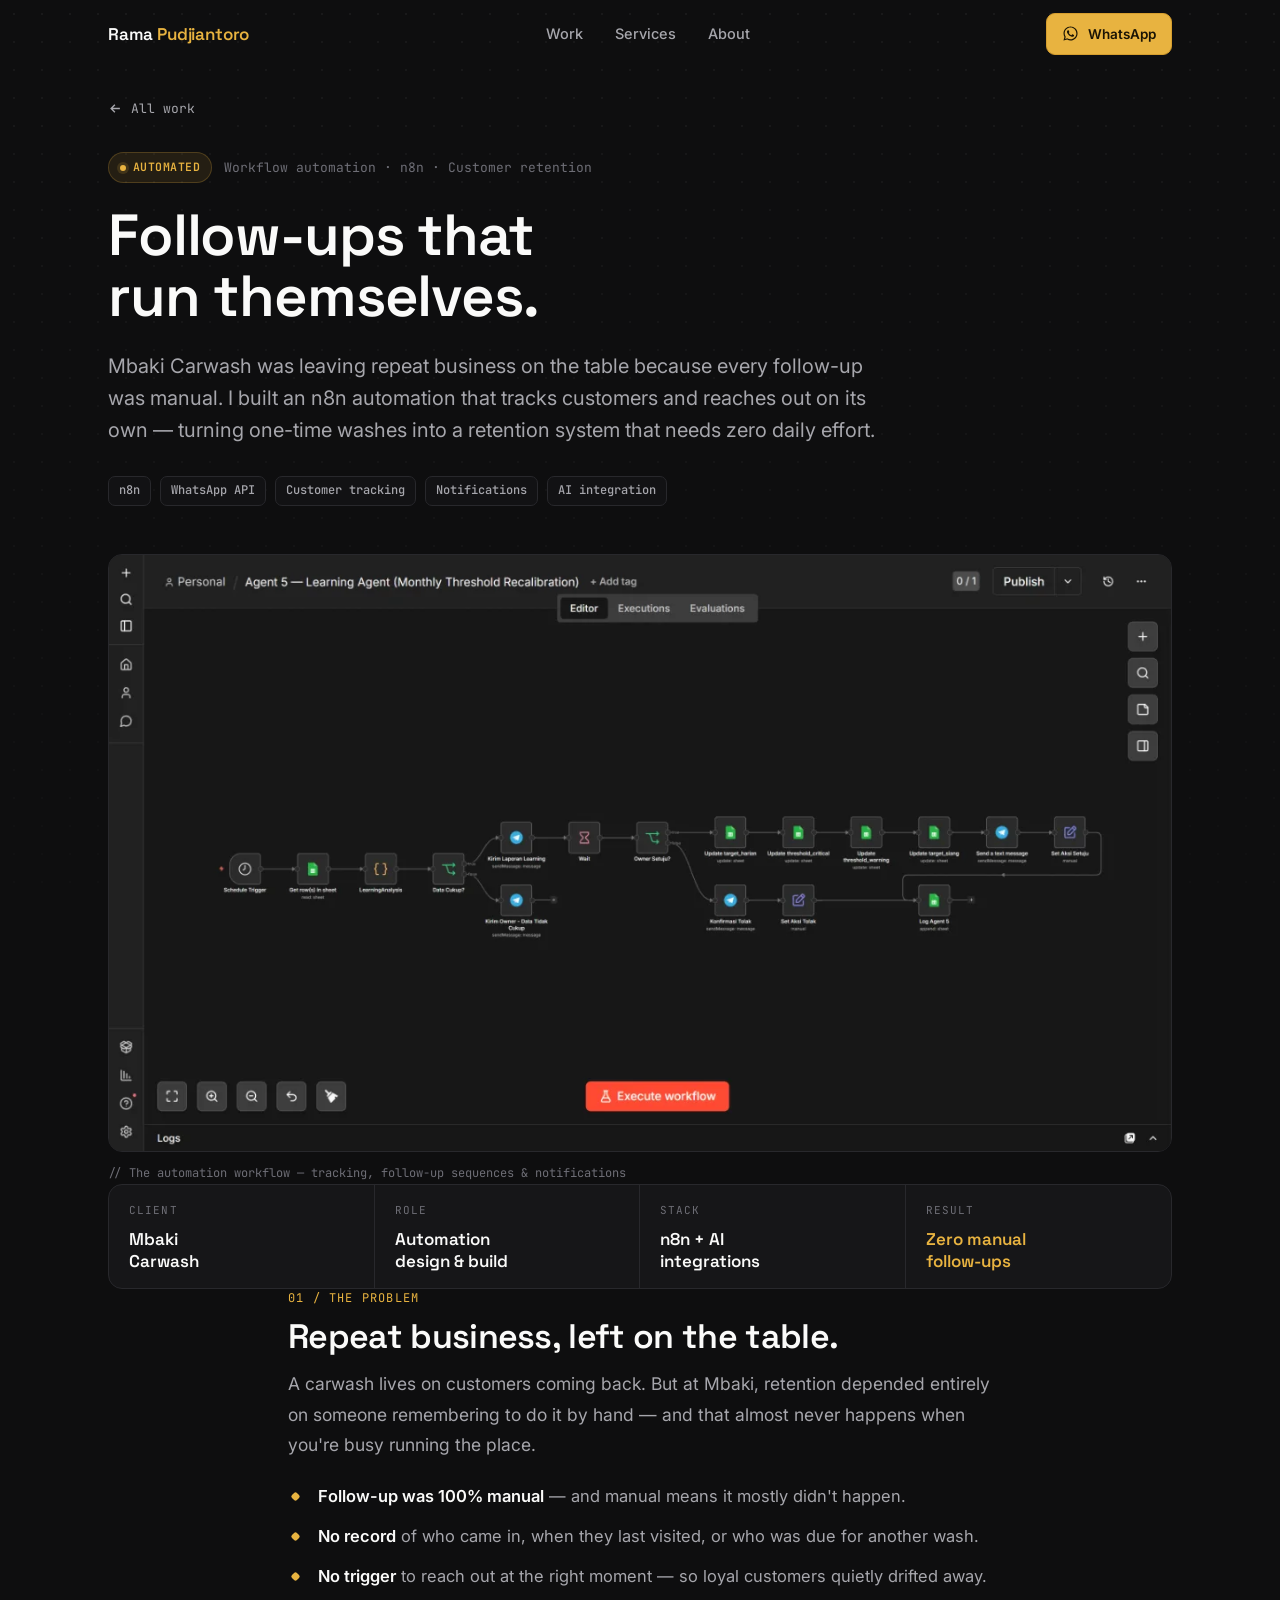
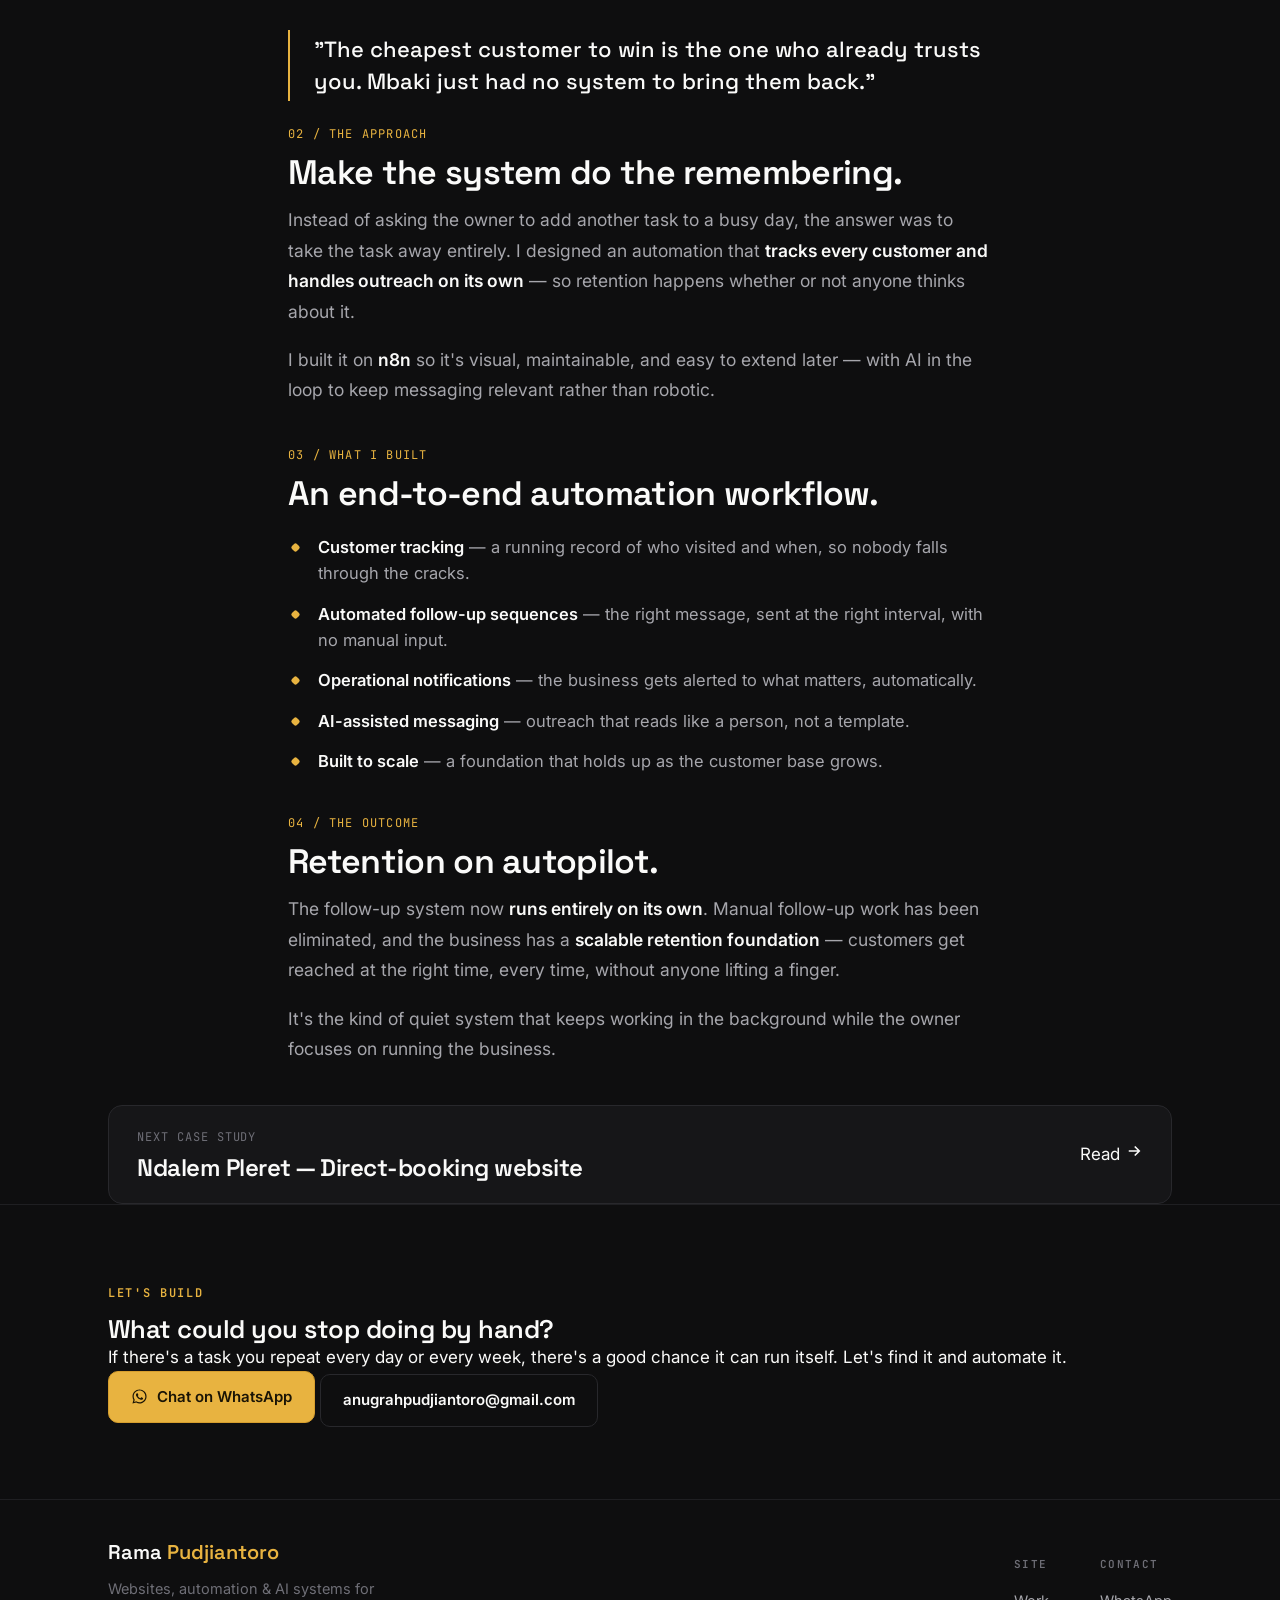
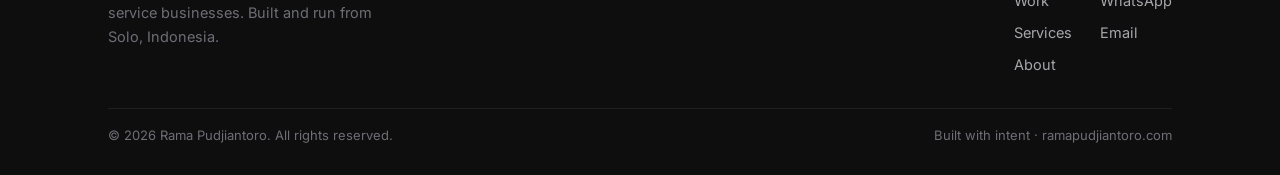
==== commit 6b8a0f3b: "Update contact email to anugrahpudjiantoro@gmail.com Co-Authored-By: Claude Sonnet 5 <noreply@anthro" ====
--- a/mbaki-carwash.html
+++ b/mbaki-carwash.html
@@ -149,7 +149,7 @@
         <svg viewBox="0 0 24 24" fill="currentColor"><path d="M19.05 4.91A9.82 9.82 0 0 0 12.04 2C6.58 2 2.13 6.45 2.13 11.91c0 1.75.46 3.45 1.32 4.95L2.05 22l5.25-1.38a9.9 9.9 0 0 0 4.74 1.21h.004c5.46 0 9.91-4.45 9.91-9.91 0-2.65-1.03-5.14-2.9-7.01zM12.04 20.15h-.003a8.2 8.2 0 0 1-4.18-1.15l-.3-.18-3.12.82.83-3.04-.2-.31a8.18 8.18 0 0 1-1.26-4.38c0-4.54 3.7-8.23 8.24-8.23 2.2 0 4.27.86 5.82 2.42a8.18 8.18 0 0 1 2.41 5.83c0 4.54-3.7 8.23-8.24 8.23zm4.52-6.16c-.25-.12-1.47-.72-1.69-.81-.23-.08-.39-.12-.56.12-.16.25-.64.81-.79.97-.14.17-.29.19-.54.06-.25-.12-1.05-.39-1.99-1.23-.74-.66-1.23-1.47-1.38-1.72-.14-.25-.01-.38.11-.51.11-.11.25-.29.37-.43.13-.14.17-.25.25-.41.08-.17.04-.31-.02-.43-.06-.12-.56-1.34-.76-1.84-.2-.48-.41-.42-.56-.43-.14-.01-.31-.01-.48-.01-.17 0-.43.06-.66.31-.23.25-.87.85-.87 2.07 0 1.22.89 2.4 1.01 2.56.12.17 1.75 2.67 4.23 3.74.59.26 1.05.41 1.41.52.59.19 1.13.16 1.56.1.48-.07 1.47-.6 1.67-1.18.21-.58.21-1.07.14-1.18-.06-.11-.22-.17-.47-.29z"/></svg>
         Chat on WhatsApp
       </a>
-      <a class="btn btn-ghost" href="mailto:ramapudjiantoro@gmail.com">ramapudjiantoro@gmail.com</a>
+      <a class="btn btn-ghost" href="mailto:anugrahpudjiantoro@gmail.com">anugrahpudjiantoro@gmail.com</a>
     </div>
   </div>
 </section>
@@ -172,7 +172,7 @@
         <div class="footer-col">
           <h5>Contact</h5>
           <a href="https://wa.me/6282135222635" target="_blank" rel="noopener">WhatsApp</a>
-          <a href="mailto:ramapudjiantoro@gmail.com">Email</a>
+          <a href="mailto:anugrahpudjiantoro@gmail.com">Email</a>
         </div>
       </div>
     </div>
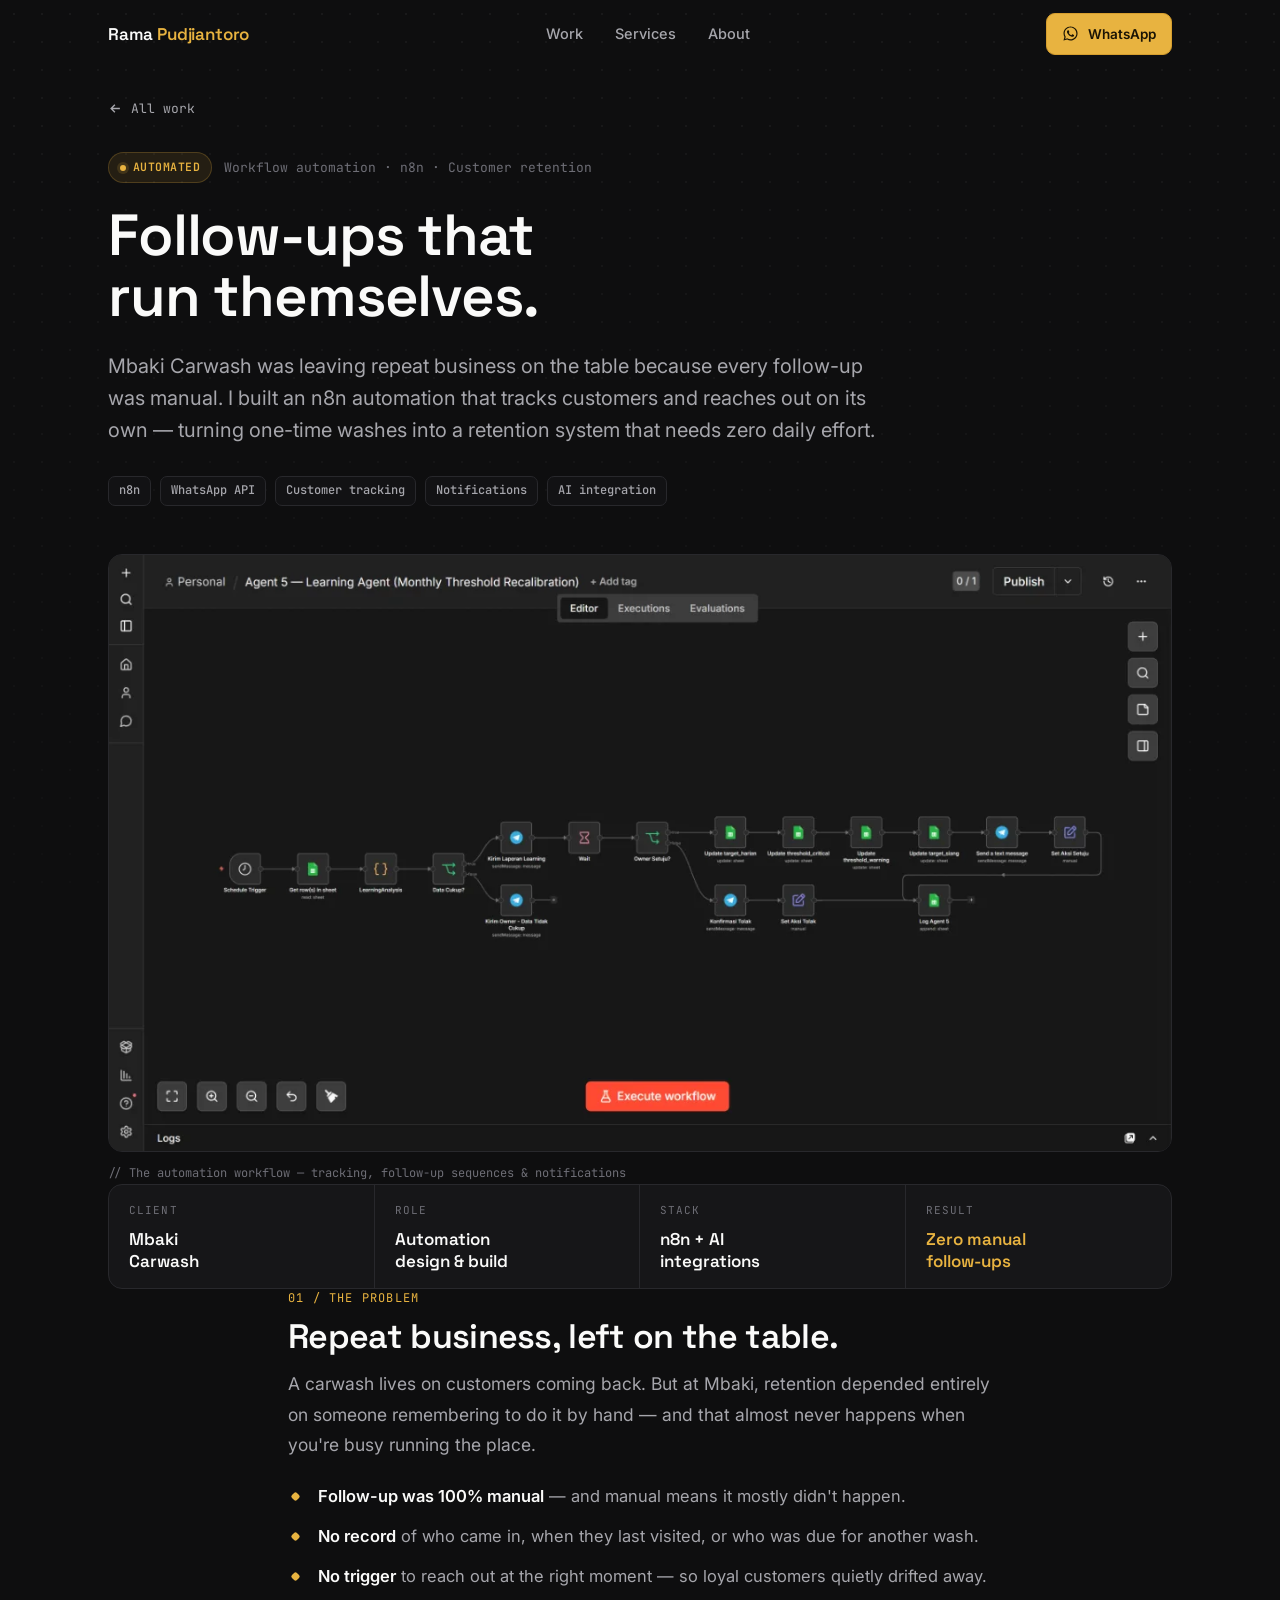
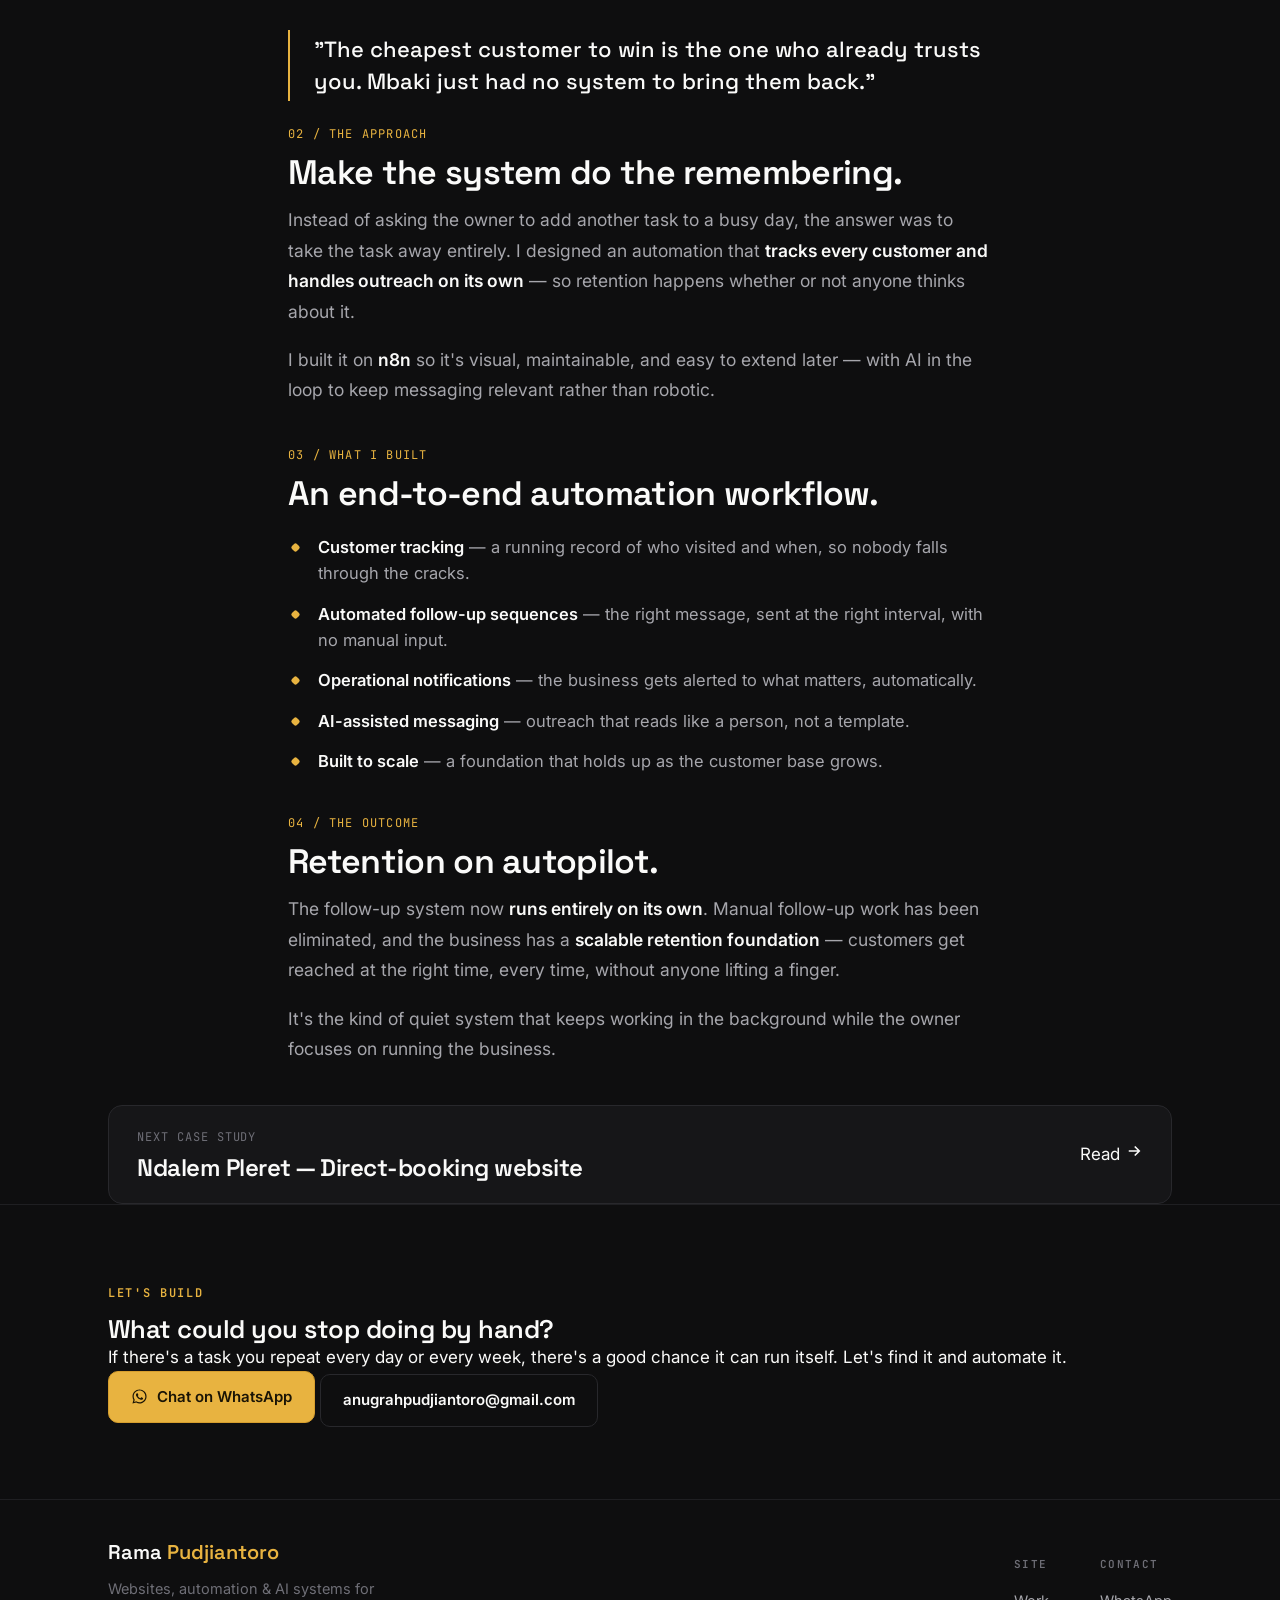
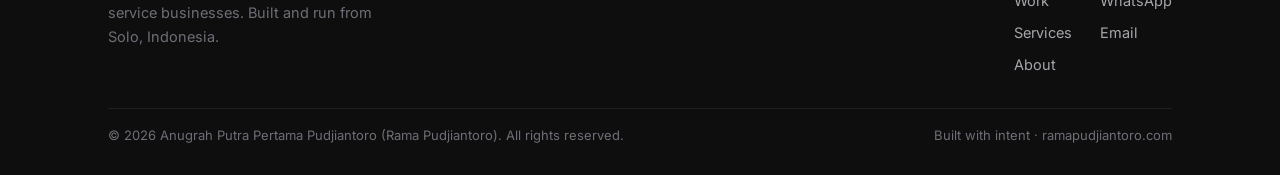
==== commit 0b390463: "Add full name Anugrah Putra Pertama Pudjiantoro to site Co-Authored-By: Claude Sonnet 5 <noreply@ant" ====
--- a/mbaki-carwash.html
+++ b/mbaki-carwash.html
@@ -177,7 +177,7 @@
       </div>
     </div>
     <div class="footer-base">
-      <span>&copy; 2026 Rama Pudjiantoro. All rights reserved.</span>
+      <span>&copy; 2026 Anugrah Putra Pertama Pudjiantoro (Rama Pudjiantoro). All rights reserved.</span>
       <span>Built with intent &middot; ramapudjiantoro.com</span>
     </div>
   </div>
